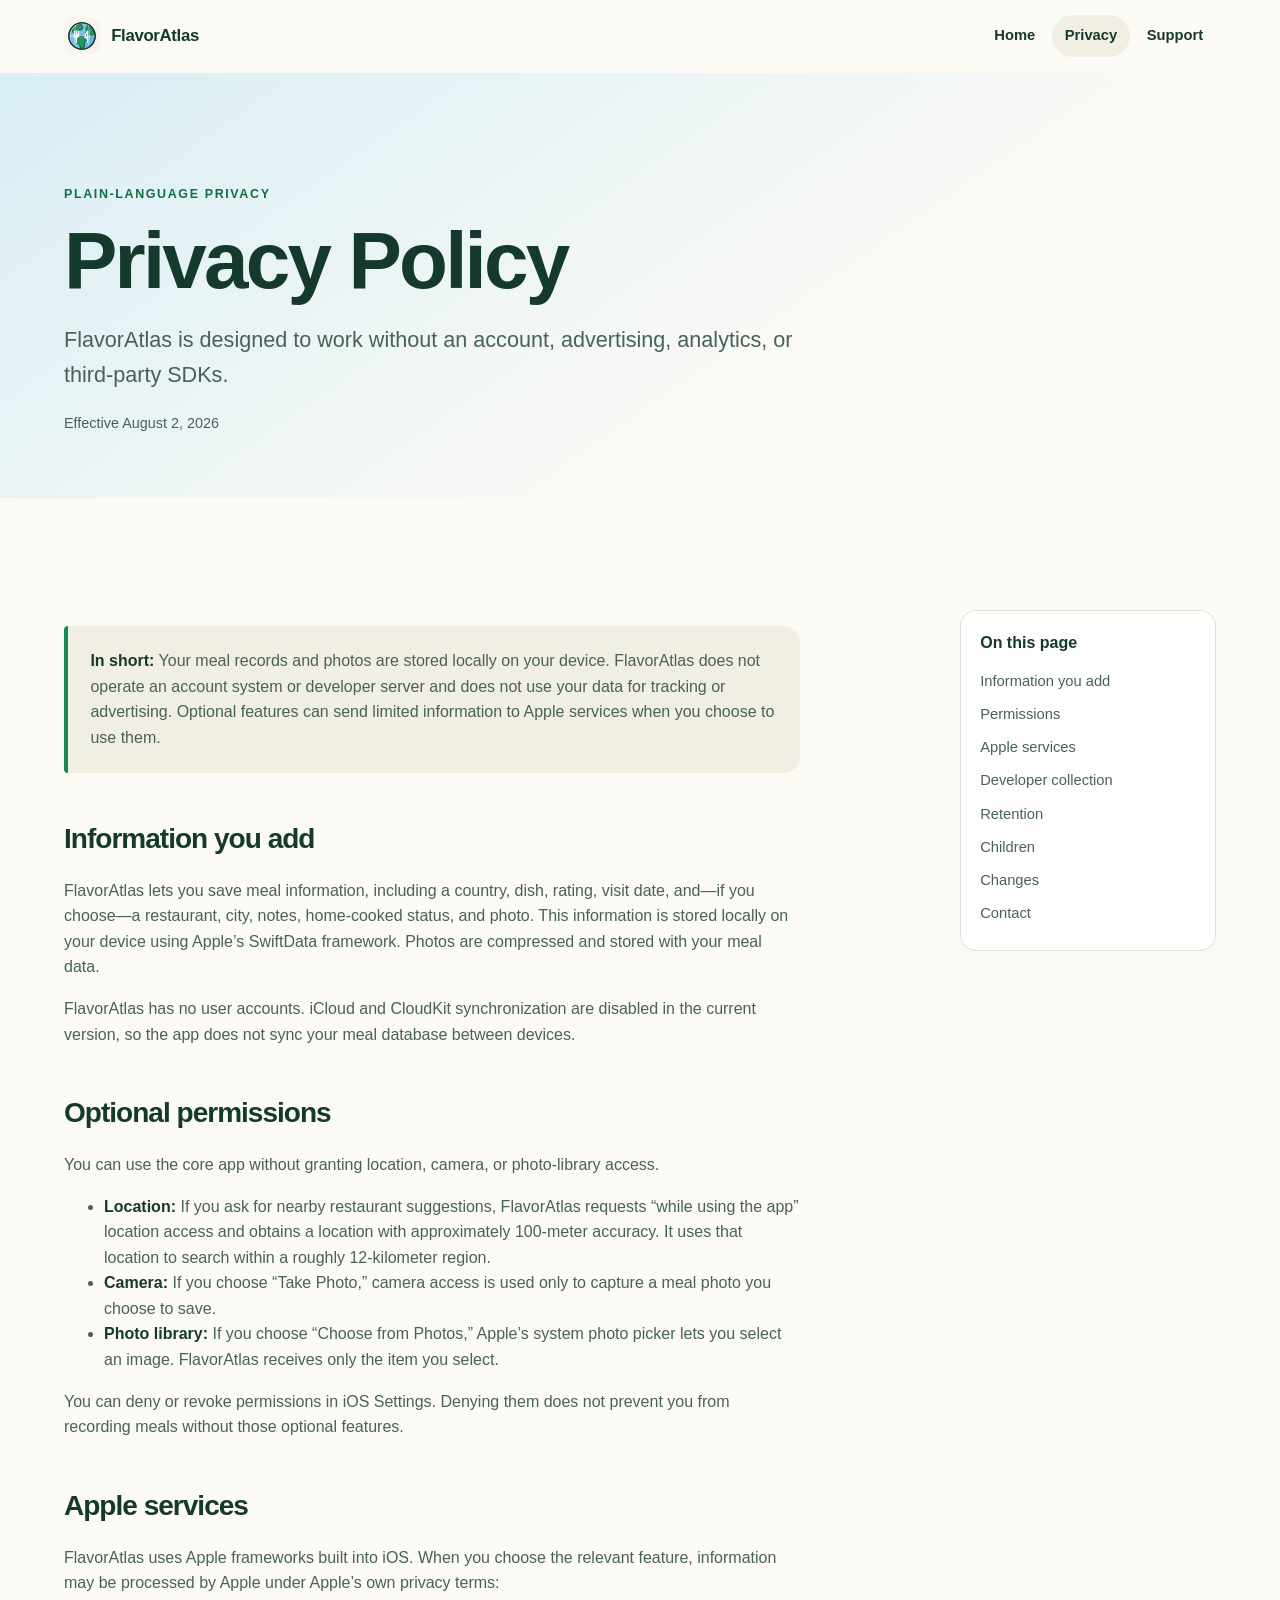
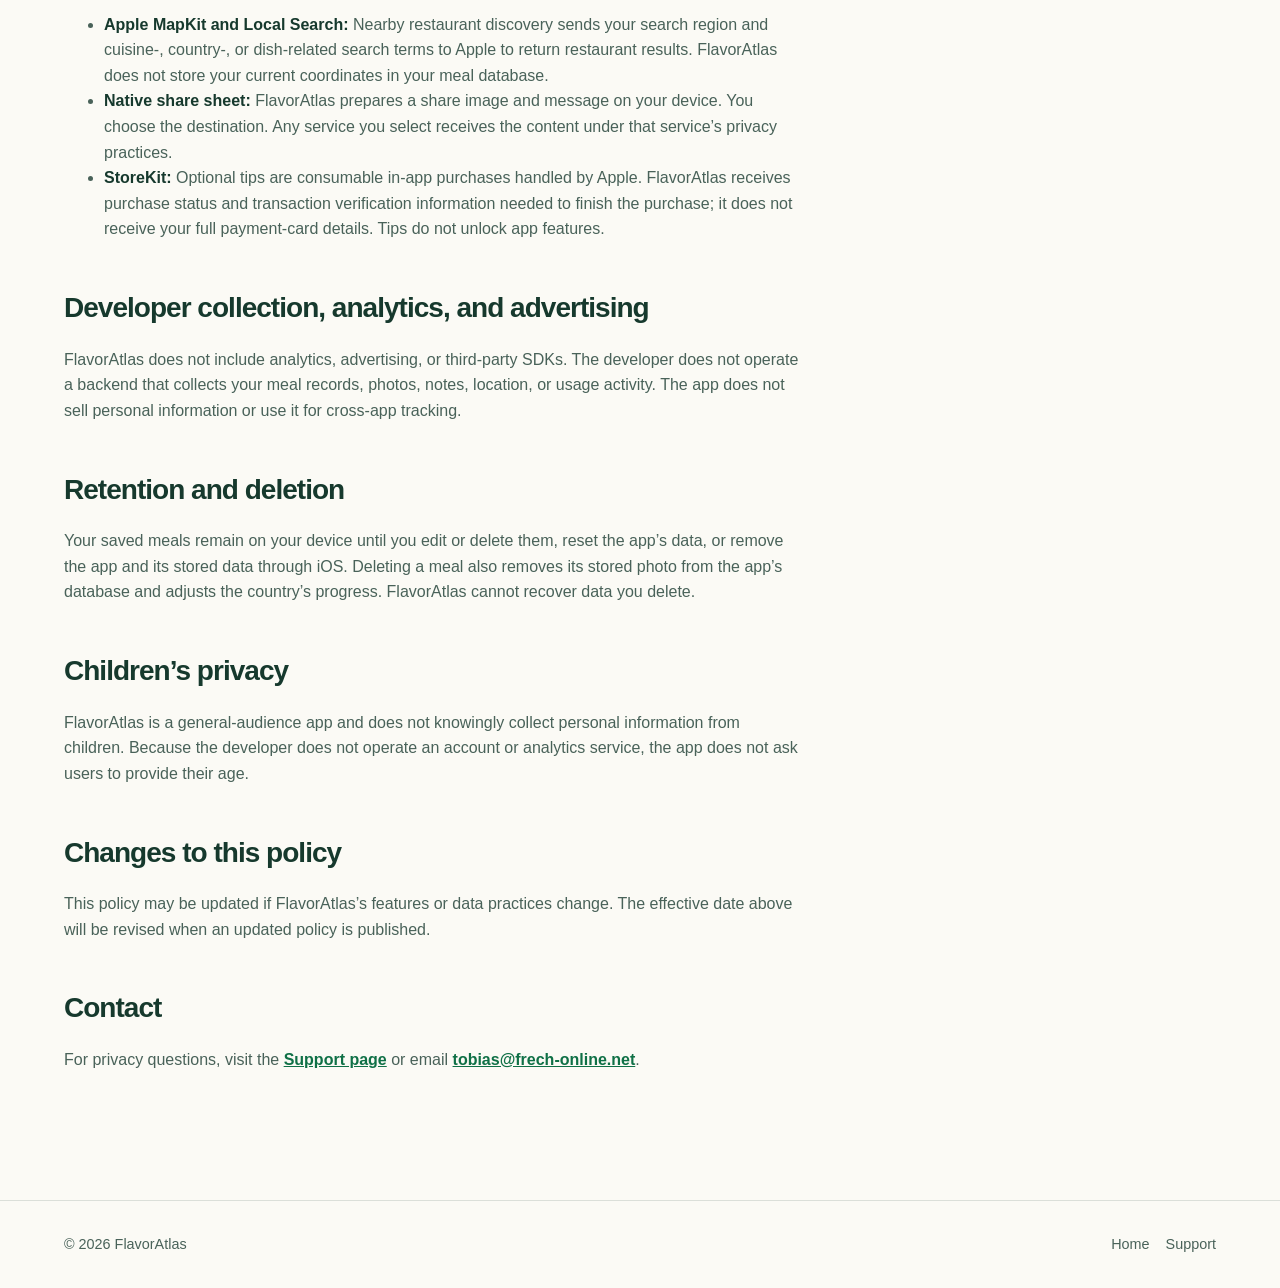
==== privacy.html @ 4d2025c3 "Add FlavorAtlas GitHub Pages site" ====
<!doctype html>
<html lang="en">
<head>
  <meta charset="utf-8">
  <meta name="viewport" content="width=device-width, initial-scale=1">
  <meta name="description" content="FlavorAtlas Privacy Policy.">
  <meta name="theme-color" content="#168957">
  <title>Privacy Policy — FlavorAtlas</title>
  <link rel="icon" href="assets/atlas-mark.svg" type="image/svg+xml">
  <link rel="stylesheet" href="assets/styles.css">
  <script src="assets/site.js" defer></script>
</head>
<body>
  <a class="skip-link" href="#main">Skip to content</a>
  <header class="site-header"><div class="nav-wrap"><a class="brand" href="index.html"><img src="assets/atlas-mark.svg" alt=""><span>FlavorAtlas</span></a><button class="menu-button" type="button" aria-label="Open navigation" aria-expanded="false" data-menu-button>☰</button><nav class="site-nav" aria-label="Primary" data-navigation><a href="index.html">Home</a><a href="privacy.html" aria-current="page">Privacy</a><a href="support.html">Support</a></nav></div></header>
  <main id="main">
    <header class="page-hero"><div class="container"><p class="eyebrow">Plain-language privacy</p><h1>Privacy Policy</h1><p class="lead">FlavorAtlas is designed to work without an account, advertising, analytics, or third-party SDKs.</p><p class="meta">Effective August 2, 2026</p></div></header>
    <section class="section"><div class="container content-layout">
      <article class="prose">
        <p class="summary"><strong>In short:</strong> Your meal records and photos are stored locally on your device. FlavorAtlas does not operate an account system or developer server and does not use your data for tracking or advertising. Optional features can send limited information to Apple services when you choose to use them.</p>

        <h2 id="data">Information you add</h2>
        <p>FlavorAtlas lets you save meal information, including a country, dish, rating, visit date, and—if you choose—a restaurant, city, notes, home-cooked status, and photo. This information is stored locally on your device using Apple’s SwiftData framework. Photos are compressed and stored with your meal data.</p>
        <p>FlavorAtlas has no user accounts. iCloud and CloudKit synchronization are disabled in the current version, so the app does not sync your meal database between devices.</p>

        <h2 id="permissions">Optional permissions</h2>
        <p>You can use the core app without granting location, camera, or photo-library access.</p>
        <ul>
          <li><strong>Location:</strong> If you ask for nearby restaurant suggestions, FlavorAtlas requests “while using the app” location access and obtains a location with approximately 100-meter accuracy. It uses that location to search within a roughly 12-kilometer region.</li>
          <li><strong>Camera:</strong> If you choose “Take Photo,” camera access is used only to capture a meal photo you choose to save.</li>
          <li><strong>Photo library:</strong> If you choose “Choose from Photos,” Apple’s system photo picker lets you select an image. FlavorAtlas receives only the item you select.</li>
        </ul>
        <p>You can deny or revoke permissions in iOS Settings. Denying them does not prevent you from recording meals without those optional features.</p>

        <h2 id="apple-services">Apple services</h2>
        <p>FlavorAtlas uses Apple frameworks built into iOS. When you choose the relevant feature, information may be processed by Apple under Apple’s own privacy terms:</p>
        <ul>
          <li><strong>Apple MapKit and Local Search:</strong> Nearby restaurant discovery sends your search region and cuisine-, country-, or dish-related search terms to Apple to return restaurant results. FlavorAtlas does not store your current coordinates in your meal database.</li>
          <li><strong>Native share sheet:</strong> FlavorAtlas prepares a share image and message on your device. You choose the destination. Any service you select receives the content under that service’s privacy practices.</li>
          <li><strong>StoreKit:</strong> Optional tips are consumable in-app purchases handled by Apple. FlavorAtlas receives purchase status and transaction verification information needed to finish the purchase; it does not receive your full payment-card details. Tips do not unlock app features.</li>
        </ul>

        <h2 id="collection">Developer collection, analytics, and advertising</h2>
        <p>FlavorAtlas does not include analytics, advertising, or third-party SDKs. The developer does not operate a backend that collects your meal records, photos, notes, location, or usage activity. The app does not sell personal information or use it for cross-app tracking.</p>

        <h2 id="retention">Retention and deletion</h2>
        <p>Your saved meals remain on your device until you edit or delete them, reset the app’s data, or remove the app and its stored data through iOS. Deleting a meal also removes its stored photo from the app’s database and adjusts the country’s progress. FlavorAtlas cannot recover data you delete.</p>

        <h2 id="children">Children’s privacy</h2>
        <p>FlavorAtlas is a general-audience app and does not knowingly collect personal information from children. Because the developer does not operate an account or analytics service, the app does not ask users to provide their age.</p>

        <h2 id="changes">Changes to this policy</h2>
        <p>This policy may be updated if FlavorAtlas’s features or data practices change. The effective date above will be revised when an updated policy is published.</p>

        <h2 id="contact">Contact</h2>
        <p>For privacy questions, visit the <a href="support.html">Support page</a> or email <a href="mailto:tobias@frech-online.net?subject=FlavorAtlas%20privacy%20question">tobias@frech-online.net</a>.</p>
      </article>
      <nav class="toc" aria-label="On this page"><strong>On this page</strong><a href="#data">Information you add</a><a href="#permissions">Permissions</a><a href="#apple-services">Apple services</a><a href="#collection">Developer collection</a><a href="#retention">Retention</a><a href="#children">Children</a><a href="#changes">Changes</a><a href="#contact">Contact</a></nav>
    </div></section>
  </main>
  <footer class="site-footer"><div class="container footer-grid"><span>© <span data-year>2026</span> FlavorAtlas</span><nav class="footer-links" aria-label="Footer"><a href="index.html">Home</a><a href="support.html">Support</a></nav></div></footer>
</body>
</html>
---- assets/styles.css ----
:root {
  color-scheme: light dark;
  --ink: #16392d;
  --ink-soft: #496259;
  --paper: #fbfaf5;
  --paper-deep: #f1eee3;
  --card: rgba(255, 255, 255, 0.75);
  --line: rgba(22, 57, 45, 0.14);
  --accent: #168957;
  --accent-dark: #0f7046;
  --ocean: #d9eef5;
  --ocean-deep: #65b7d7;
  --shadow: 0 24px 70px rgba(25, 68, 54, 0.12);
  --radius: 1.5rem;
  --max: 72rem;
}

* { box-sizing: border-box; }

html { scroll-behavior: smooth; }

body {
  margin: 0;
  background: var(--paper);
  color: var(--ink);
  font-family: -apple-system, BlinkMacSystemFont, "SF Pro Display", "Segoe UI", sans-serif;
  font-size: 1rem;
  line-height: 1.6;
  -webkit-font-smoothing: antialiased;
}

a { color: inherit; }
img { max-width: 100%; }

.skip-link {
  position: fixed;
  left: 1rem;
  top: -5rem;
  z-index: 20;
  padding: .7rem 1rem;
  border-radius: .8rem;
  background: var(--ink);
  color: white;
}

.skip-link:focus { top: 1rem; }

.site-header {
  position: sticky;
  top: 0;
  z-index: 10;
  border-bottom: 1px solid transparent;
  background: color-mix(in srgb, var(--paper) 84%, transparent);
  backdrop-filter: blur(18px) saturate(150%);
}

.nav-wrap,
.container {
  width: min(calc(100% - 2rem), var(--max));
  margin-inline: auto;
}

.nav-wrap {
  min-height: 4.5rem;
  display: flex;
  align-items: center;
  justify-content: space-between;
  gap: 1rem;
}

.brand {
  display: inline-flex;
  align-items: center;
  gap: .7rem;
  text-decoration: none;
  font-size: 1.05rem;
  font-weight: 750;
  letter-spacing: -.02em;
}

.brand img { width: 2.25rem; height: 2.25rem; }

.site-nav { display: flex; align-items: center; gap: .25rem; }
.site-nav a { padding: .55rem .8rem; border-radius: 999px; text-decoration: none; font-size: .92rem; font-weight: 600; }
.site-nav a:hover, .site-nav a[aria-current="page"] { background: var(--paper-deep); }
.menu-button { display: none; border: 0; background: none; color: inherit; font: inherit; }

.hero {
  position: relative;
  overflow: hidden;
  padding: clamp(4rem, 9vw, 8rem) 0 clamp(4.5rem, 10vw, 8rem);
  background:
    radial-gradient(circle at 84% 22%, rgba(101, 183, 215, .34), transparent 31rem),
    radial-gradient(circle at 5% 80%, rgba(22, 137, 87, .15), transparent 24rem);
}

.hero-grid { display: grid; grid-template-columns: minmax(0, 1.08fr) minmax(20rem, .92fr); align-items: center; gap: clamp(2.5rem, 7vw, 6rem); }
.eyebrow { margin: 0 0 .8rem; color: var(--accent-dark); font-size: .78rem; font-weight: 800; letter-spacing: .13em; text-transform: uppercase; }
h1, h2, h3 { margin-top: 0; line-height: 1.08; letter-spacing: -.035em; }
h1 { max-width: 12ch; margin-bottom: 1.2rem; font-size: clamp(3rem, 7.5vw, 6.3rem); }
h2 { font-size: clamp(2rem, 4.5vw, 3.6rem); }
h3 { font-size: 1.25rem; }
.lead { max-width: 37rem; margin: 0; color: var(--ink-soft); font-size: clamp(1.1rem, 2.2vw, 1.35rem); }
.hero-actions { display: flex; flex-wrap: wrap; gap: .75rem; margin-top: 2rem; }

.button {
  display: inline-flex;
  min-height: 3rem;
  align-items: center;
  justify-content: center;
  padding: .7rem 1.1rem;
  border: 1px solid var(--line);
  border-radius: 999px;
  background: var(--card);
  text-decoration: none;
  font-weight: 700;
}

.button.primary { border-color: var(--accent); background: var(--accent); color: white; box-shadow: 0 10px 25px rgba(22, 137, 87, .2); }
.button.primary:hover { background: var(--accent-dark); }

.atlas-visual { position: relative; aspect-ratio: 1 / .9; display: grid; place-items: center; }
.globe {
  position: relative;
  width: min(90%, 29rem);
  aspect-ratio: 1;
  overflow: hidden;
  border: 1px solid rgba(22, 57, 45, .12);
  border-radius: 50%;
  background: radial-gradient(circle at 35% 30%, #edf9fc, var(--ocean) 48%, var(--ocean-deep));
  box-shadow: inset -2rem -2rem 4rem rgba(22, 57, 45, .11), var(--shadow);
}

.globe::before, .globe::after { content: ""; position: absolute; inset: 10%; border: 1px solid rgba(255,255,255,.7); border-radius: 50%; }
.globe::after { inset: 0 22%; }
.land { position: absolute; z-index: 1; background: var(--accent); filter: drop-shadow(0 .25rem .2rem rgba(22,57,45,.12)); }
.land.one { width: 43%; height: 29%; left: 13%; top: 23%; border-radius: 64% 36% 55% 35%; transform: rotate(-11deg); clip-path: polygon(0 14%,45% 0,100% 19%,81% 59%,53% 66%,42% 100%,12% 75%); }
.land.two { width: 25%; height: 37%; left: 47%; top: 51%; border-radius: 50%; transform: rotate(16deg); clip-path: polygon(19% 0,100% 12%,81% 52%,57% 100%,10% 69%,0 28%); }
.land.three { width: 21%; height: 15%; right: 10%; top: 30%; border-radius: 60% 40%; transform: rotate(17deg); }
.progress-pill { position: absolute; z-index: 3; right: 2%; bottom: 7%; padding: .85rem 1rem; border: 1px solid rgba(255,255,255,.9); border-radius: 1.1rem; background: rgba(255,255,255,.82); box-shadow: 0 15px 40px rgba(22,57,45,.13); backdrop-filter: blur(14px); font-weight: 750; }
.progress-dots { display: flex; gap: .3rem; margin-top: .4rem; }
.progress-dots i { width: .65rem; height: .65rem; border-radius: 50%; background: var(--accent); opacity: calc(.22 + var(--i) * .16); }

.section { padding: clamp(4rem, 9vw, 7rem) 0; }
.section.alt { background: var(--paper-deep); }
.section-heading { max-width: 43rem; margin-bottom: 2.5rem; }
.section-heading p { color: var(--ink-soft); font-size: 1.12rem; }
.feature-grid { display: grid; grid-template-columns: repeat(3, 1fr); gap: 1rem; }
.feature-card, .privacy-card, .support-card { border: 1px solid var(--line); border-radius: var(--radius); background: var(--card); box-shadow: 0 12px 40px rgba(22,57,45,.05); }
.feature-card { padding: 1.5rem; }
.feature-icon { display: grid; width: 2.75rem; height: 2.75rem; place-items: center; margin-bottom: 1.2rem; border-radius: .9rem; background: color-mix(in srgb, var(--accent) 14%, transparent); color: var(--accent-dark); font-size: 1.35rem; }
.feature-card p { margin-bottom: 0; color: var(--ink-soft); }

.steps { display: grid; grid-template-columns: repeat(3, 1fr); gap: 2rem; counter-reset: steps; }
.step { counter-increment: steps; }
.step::before { content: "0" counter(steps); display: block; margin-bottom: .75rem; color: var(--accent); font-size: .85rem; font-weight: 850; letter-spacing: .1em; }
.step p { color: var(--ink-soft); }

.privacy-callout { display: grid; grid-template-columns: auto 1fr; gap: 1.25rem; align-items: start; padding: 1.6rem; border-radius: var(--radius); background: var(--ink); color: #eef8f2; }
.privacy-callout .lock { font-size: 2rem; }
.privacy-callout h3 { margin-bottom: .4rem; }
.privacy-callout p { margin: 0; color: #c7d9d1; }

.page-hero { padding: clamp(4rem, 9vw, 7rem) 0 3rem; background: linear-gradient(145deg, var(--ocean), transparent 65%); }
.page-hero h1 { max-width: 15ch; font-size: clamp(2.7rem, 7vw, 5rem); }
.page-hero .lead { max-width: 48rem; }
.content-layout { display: grid; grid-template-columns: minmax(0, 1fr) 16rem; gap: 4rem; align-items: start; }
.prose { max-width: 46rem; }
.prose h2 { margin-top: 3.2rem; font-size: 1.75rem; }
.prose h2:first-child { margin-top: 0; }
.prose p, .prose li { color: var(--ink-soft); }
.prose strong { color: var(--ink); }
.prose a { color: var(--accent-dark); font-weight: 650; }
.prose .summary { padding: 1.4rem; border-left: .25rem solid var(--accent); border-radius: .25rem 1rem 1rem .25rem; background: var(--paper-deep); }
.toc { position: sticky; top: 6rem; padding: 1.2rem; border: 1px solid var(--line); border-radius: 1rem; background: var(--card); }
.toc strong { display: block; margin-bottom: .6rem; }
.toc a { display: block; padding: .3rem 0; color: var(--ink-soft); text-decoration: none; font-size: .92rem; }
.toc a:hover { color: var(--accent-dark); }
.meta { margin-top: 1.25rem; color: var(--ink-soft); font-size: .9rem; }

.support-grid { display: grid; grid-template-columns: repeat(2, 1fr); gap: 1rem; }
.support-card { padding: 1.5rem; }
.support-card p { color: var(--ink-soft); }
.faq { border-top: 1px solid var(--line); }
.faq details { border-bottom: 1px solid var(--line); padding: 1.1rem 0; }
.faq summary { cursor: pointer; font-weight: 750; }
.faq p { margin-bottom: 0; color: var(--ink-soft); }
.is-unconfigured { cursor: default; color: var(--ink-soft); pointer-events: none; }
.config-note { display: inline-block; margin-top: .4rem; padding: .25rem .5rem; border-radius: .45rem; background: #fff1be; color: #674f00; font-size: .78rem; font-weight: 750; }

.site-footer { padding: 2rem 0; border-top: 1px solid var(--line); color: var(--ink-soft); font-size: .9rem; }
.footer-grid { display: flex; align-items: center; justify-content: space-between; gap: 1rem; }
.footer-links { display: flex; flex-wrap: wrap; gap: 1rem; }
.footer-links a { text-decoration: none; }

@media (max-width: 800px) {
  .hero-grid, .content-layout { grid-template-columns: 1fr; }
  .atlas-visual { max-width: 32rem; margin-inline: auto; }
  .feature-grid, .steps { grid-template-columns: 1fr; }
  .toc { display: none; }
}

@media (max-width: 600px) {
  .menu-button { display: grid; width: 2.75rem; height: 2.75rem; place-items: center; border-radius: 50%; background: var(--paper-deep); }
  .site-nav { display: none; position: absolute; top: 4rem; left: 1rem; right: 1rem; flex-direction: column; align-items: stretch; padding: .6rem; border: 1px solid var(--line); border-radius: 1rem; background: var(--paper); box-shadow: var(--shadow); }
  .site-nav.is-open { display: flex; }
  .site-nav a { padding: .75rem; }
  .support-grid { grid-template-columns: 1fr; }
  .footer-grid { align-items: flex-start; flex-direction: column; }
}

@media (prefers-reduced-motion: reduce) {
  html { scroll-behavior: auto; }
}

@media (prefers-color-scheme: dark) {
  :root {
    --ink: #edf6f1;
    --ink-soft: #b1c5bc;
    --paper: #101814;
    --paper-deep: #18231e;
    --card: rgba(29, 42, 36, .82);
    --line: rgba(231, 246, 238, .14);
    --accent: #43c986;
    --accent-dark: #67dfa2;
    --ocean: #173b49;
    --ocean-deep: #1e657f;
  }
  .progress-pill { background: rgba(16,24,20,.82); }
  .config-note { background: #574717; color: #ffe593; }
}
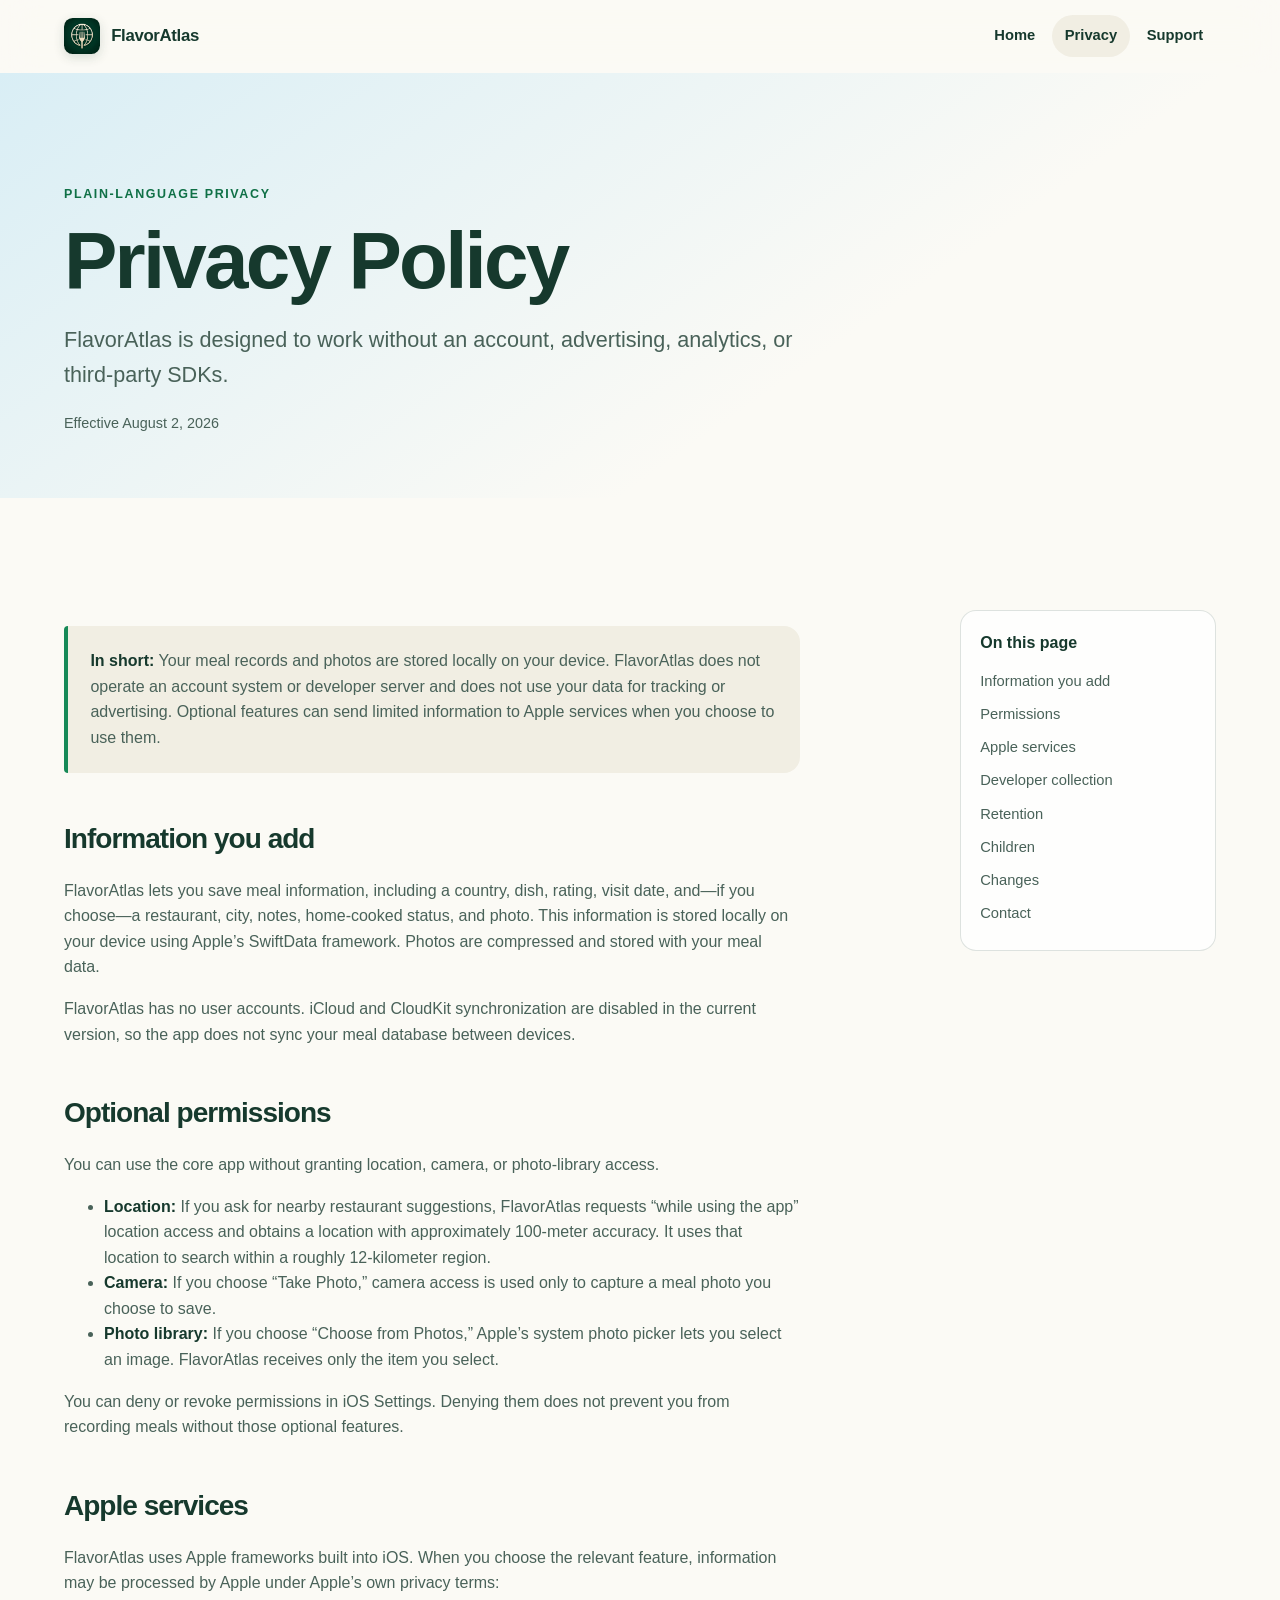
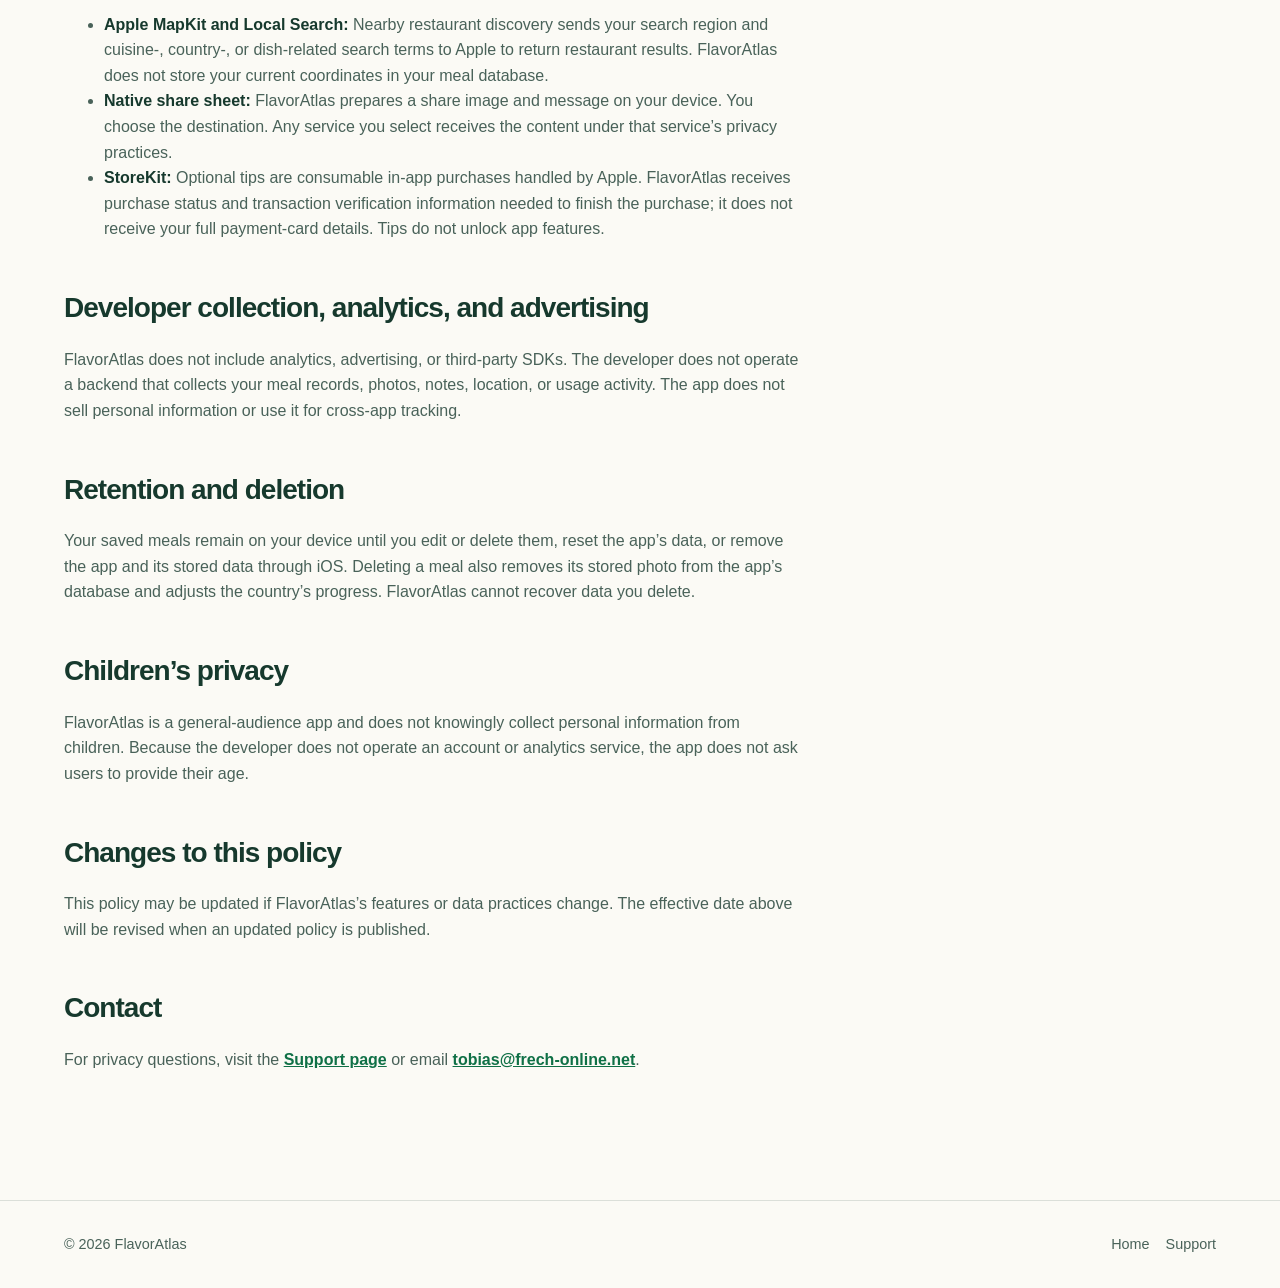
==== commit 27466029: "Use app icon on landing page" ====
--- a/privacy.html
+++ b/privacy.html
@@ -6,13 +6,13 @@
   <meta name="description" content="FlavorAtlas Privacy Policy.">
   <meta name="theme-color" content="#168957">
   <title>Privacy Policy — FlavorAtlas</title>
-  <link rel="icon" href="assets/atlas-mark.svg" type="image/svg+xml">
+  <link rel="icon" href="assets/appicon.png" type="image/png">
   <link rel="stylesheet" href="assets/styles.css">
   <script src="assets/site.js" defer></script>
 </head>
 <body>
   <a class="skip-link" href="#main">Skip to content</a>
-  <header class="site-header"><div class="nav-wrap"><a class="brand" href="index.html"><img src="assets/atlas-mark.svg" alt=""><span>FlavorAtlas</span></a><button class="menu-button" type="button" aria-label="Open navigation" aria-expanded="false" data-menu-button>☰</button><nav class="site-nav" aria-label="Primary" data-navigation><a href="index.html">Home</a><a href="privacy.html" aria-current="page">Privacy</a><a href="support.html">Support</a></nav></div></header>
+  <header class="site-header"><div class="nav-wrap"><a class="brand" href="index.html"><img src="assets/appicon.png" alt=""><span>FlavorAtlas</span></a><button class="menu-button" type="button" aria-label="Open navigation" aria-expanded="false" data-menu-button>☰</button><nav class="site-nav" aria-label="Primary" data-navigation><a href="index.html">Home</a><a href="privacy.html" aria-current="page">Privacy</a><a href="support.html">Support</a></nav></div></header>
   <main id="main">
     <header class="page-hero"><div class="container"><p class="eyebrow">Plain-language privacy</p><h1>Privacy Policy</h1><p class="lead">FlavorAtlas is designed to work without an account, advertising, analytics, or third-party SDKs.</p><p class="meta">Effective August 2, 2026</p></div></header>
     <section class="section"><div class="container content-layout">
--- a/assets/styles.css
+++ b/assets/styles.css
@@ -78,7 +78,7 @@
   letter-spacing: -.02em;
 }
 
-.brand img { width: 2.25rem; height: 2.25rem; }
+.brand img { width: 2.25rem; height: 2.25rem; border-radius: 24%; box-shadow: 0 .2rem .65rem rgba(22, 57, 45, .16); }
 
 .site-nav { display: flex; align-items: center; gap: .25rem; }
 .site-nav a { padding: .55rem .8rem; border-radius: 999px; text-decoration: none; font-size: .92rem; font-weight: 600; }
@@ -119,27 +119,18 @@
 .button.primary { border-color: var(--accent); background: var(--accent); color: white; box-shadow: 0 10px 25px rgba(22, 137, 87, .2); }
 .button.primary:hover { background: var(--accent-dark); }
 
-.atlas-visual { position: relative; aspect-ratio: 1 / .9; display: grid; place-items: center; }
+.atlas-visual { position: relative; aspect-ratio: 1 / .9; display: grid; place-items: center; perspective: 900px; }
 .globe {
-  position: relative;
   width: min(90%, 29rem);
-  aspect-ratio: 1;
-  overflow: hidden;
-  border: 1px solid rgba(22, 57, 45, .12);
   border-radius: 50%;
-  background: radial-gradient(circle at 35% 30%, #edf9fc, var(--ocean) 48%, var(--ocean-deep));
-  box-shadow: inset -2rem -2rem 4rem rgba(22, 57, 45, .11), var(--shadow);
-}
-
-.globe::before, .globe::after { content: ""; position: absolute; inset: 10%; border: 1px solid rgba(255,255,255,.7); border-radius: 50%; }
-.globe::after { inset: 0 22%; }
-.land { position: absolute; z-index: 1; background: var(--accent); filter: drop-shadow(0 .25rem .2rem rgba(22,57,45,.12)); }
-.land.one { width: 43%; height: 29%; left: 13%; top: 23%; border-radius: 64% 36% 55% 35%; transform: rotate(-11deg); clip-path: polygon(0 14%,45% 0,100% 19%,81% 59%,53% 66%,42% 100%,12% 75%); }
-.land.two { width: 25%; height: 37%; left: 47%; top: 51%; border-radius: 50%; transform: rotate(16deg); clip-path: polygon(19% 0,100% 12%,81% 52%,57% 100%,10% 69%,0 28%); }
-.land.three { width: 21%; height: 15%; right: 10%; top: 30%; border-radius: 60% 40%; transform: rotate(17deg); }
-.progress-pill { position: absolute; z-index: 3; right: 2%; bottom: 7%; padding: .85rem 1rem; border: 1px solid rgba(255,255,255,.9); border-radius: 1.1rem; background: rgba(255,255,255,.82); box-shadow: 0 15px 40px rgba(22,57,45,.13); backdrop-filter: blur(14px); font-weight: 750; }
-.progress-dots { display: flex; gap: .3rem; margin-top: .4rem; }
-.progress-dots i { width: .65rem; height: .65rem; border-radius: 50%; background: var(--accent); opacity: calc(.22 + var(--i) * .16); }
+  filter: drop-shadow(0 2.4rem 2.6rem rgba(22, 57, 45, .2));
+  transform: rotate(-4deg);
+}
+.globe-sphere { stroke: rgba(22, 57, 45, .22); stroke-width: 3; }
+.globe-grid { fill: none; stroke: rgba(255, 255, 255, .42); stroke-width: 2; }
+.continents { stroke: rgba(12, 84, 51, .32); stroke-width: 2; stroke-linejoin: round; }
+.globe-rim { fill: none; stroke: rgba(22, 57, 45, .3); stroke-width: 5; }
+.globe-shine { fill: rgba(255, 255, 255, .24); }
 
 .section { padding: clamp(4rem, 9vw, 7rem) 0; }
 .section.alt { background: var(--paper-deep); }
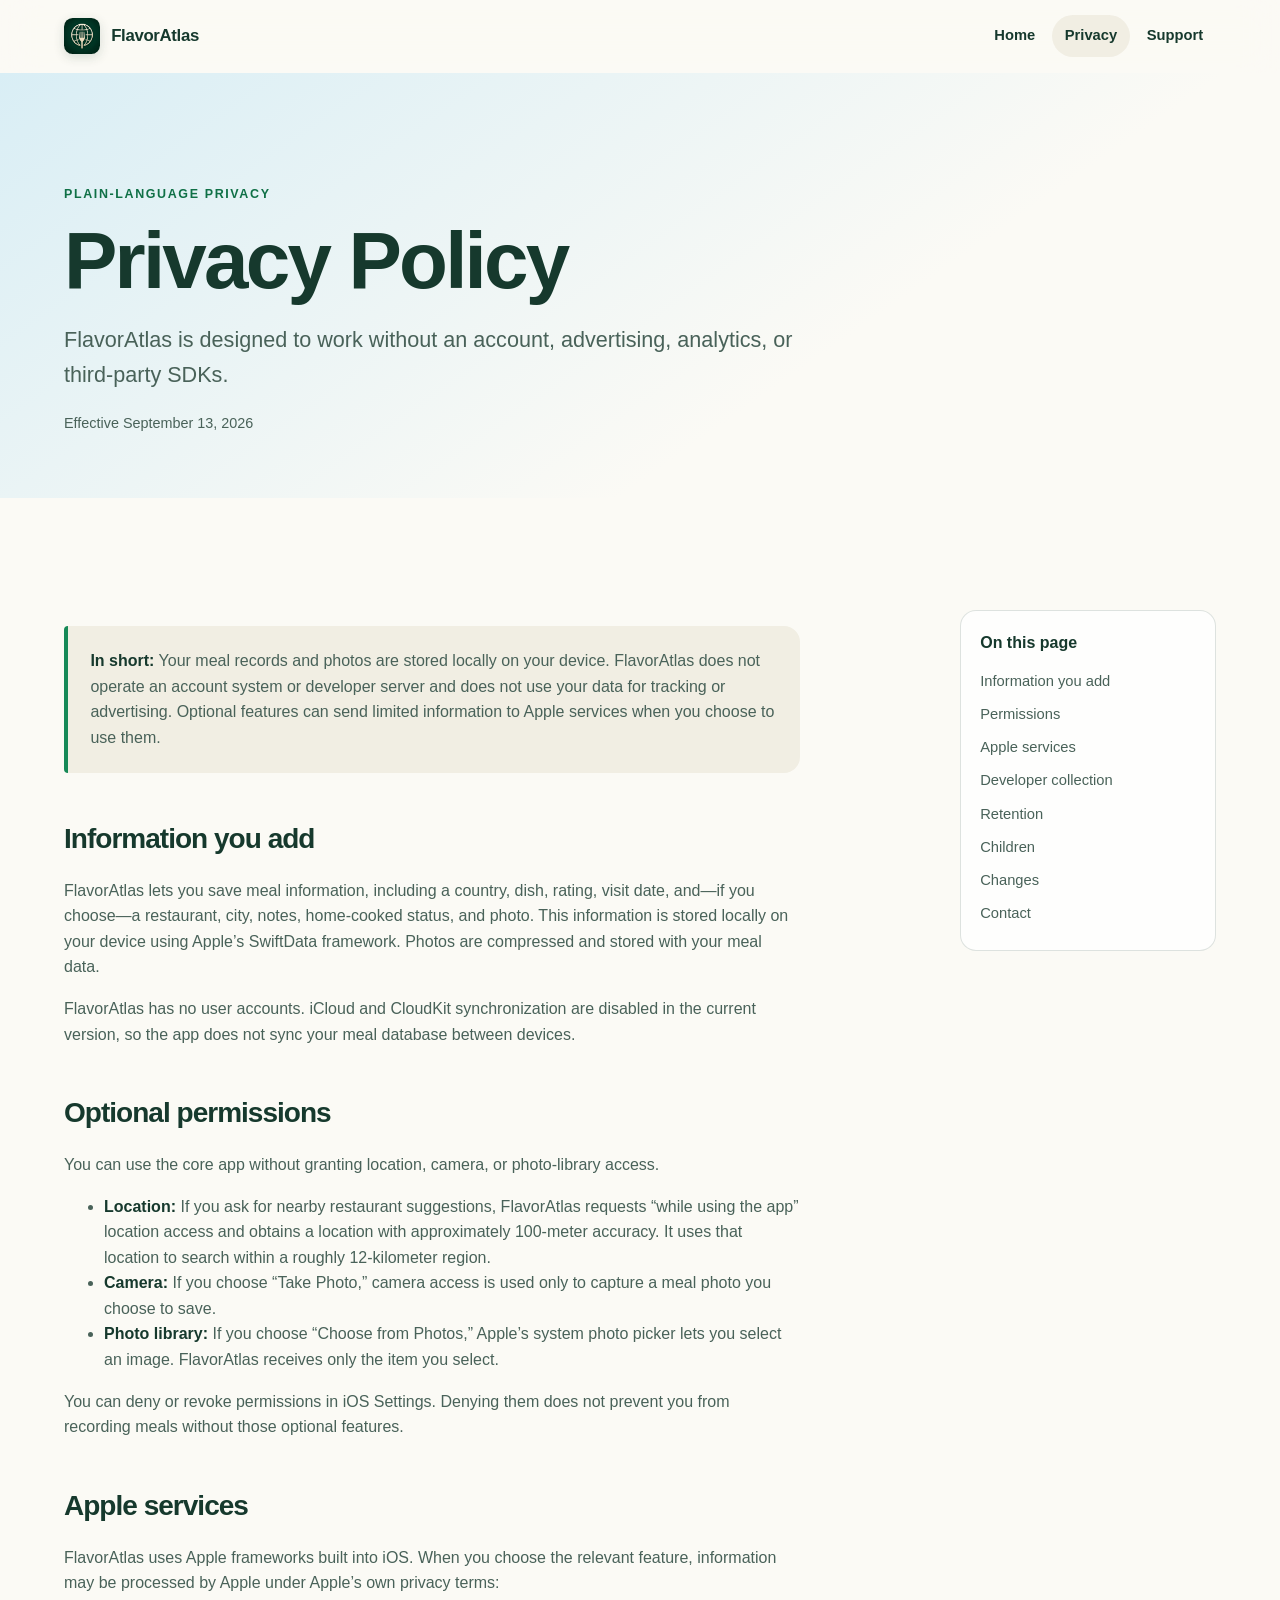
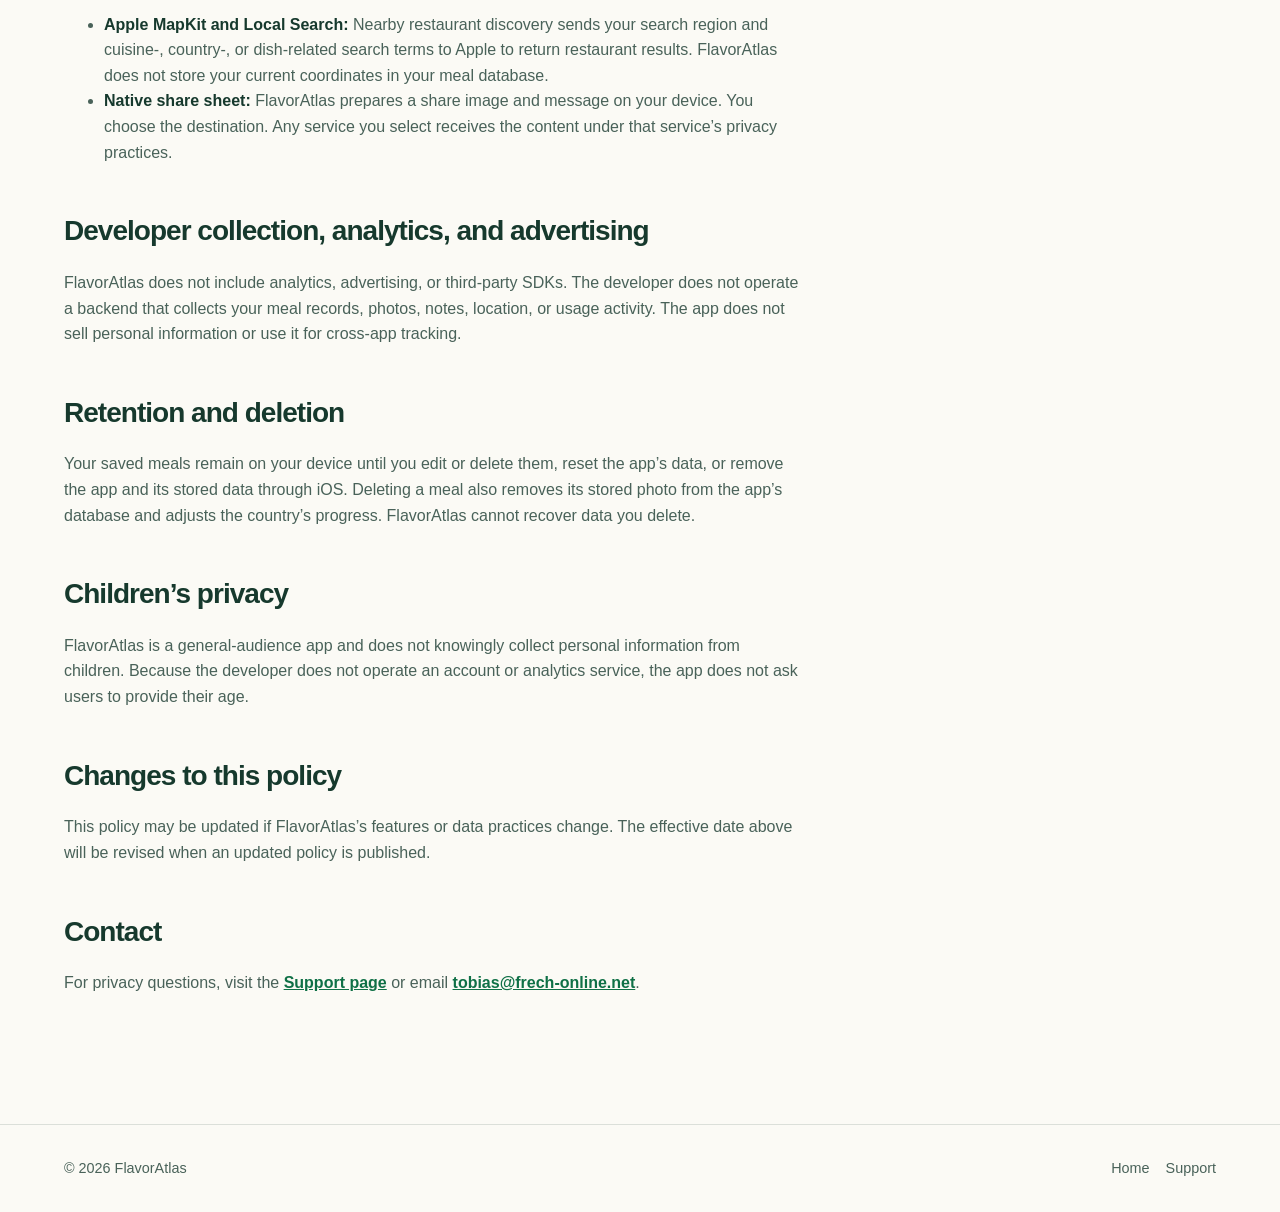
==== commit 3b8bb5f6: "Remove purchase references from launch site" ====
--- a/privacy.html
+++ b/privacy.html
@@ -14,7 +14,7 @@
   <a class="skip-link" href="#main">Skip to content</a>
   <header class="site-header"><div class="nav-wrap"><a class="brand" href="index.html"><img src="assets/appicon.png" alt=""><span>FlavorAtlas</span></a><button class="menu-button" type="button" aria-label="Open navigation" aria-expanded="false" data-menu-button>☰</button><nav class="site-nav" aria-label="Primary" data-navigation><a href="index.html">Home</a><a href="privacy.html" aria-current="page">Privacy</a><a href="support.html">Support</a></nav></div></header>
   <main id="main">
-    <header class="page-hero"><div class="container"><p class="eyebrow">Plain-language privacy</p><h1>Privacy Policy</h1><p class="lead">FlavorAtlas is designed to work without an account, advertising, analytics, or third-party SDKs.</p><p class="meta">Effective August 2, 2026</p></div></header>
+    <header class="page-hero"><div class="container"><p class="eyebrow">Plain-language privacy</p><h1>Privacy Policy</h1><p class="lead">FlavorAtlas is designed to work without an account, advertising, analytics, or third-party SDKs.</p><p class="meta">Effective September 13, 2026</p></div></header>
     <section class="section"><div class="container content-layout">
       <article class="prose">
         <p class="summary"><strong>In short:</strong> Your meal records and photos are stored locally on your device. FlavorAtlas does not operate an account system or developer server and does not use your data for tracking or advertising. Optional features can send limited information to Apple services when you choose to use them.</p>
@@ -37,7 +37,6 @@
         <ul>
           <li><strong>Apple MapKit and Local Search:</strong> Nearby restaurant discovery sends your search region and cuisine-, country-, or dish-related search terms to Apple to return restaurant results. FlavorAtlas does not store your current coordinates in your meal database.</li>
           <li><strong>Native share sheet:</strong> FlavorAtlas prepares a share image and message on your device. You choose the destination. Any service you select receives the content under that service’s privacy practices.</li>
-          <li><strong>StoreKit:</strong> Optional tips are consumable in-app purchases handled by Apple. FlavorAtlas receives purchase status and transaction verification information needed to finish the purchase; it does not receive your full payment-card details. Tips do not unlock app features.</li>
         </ul>
 
         <h2 id="collection">Developer collection, analytics, and advertising</h2>
